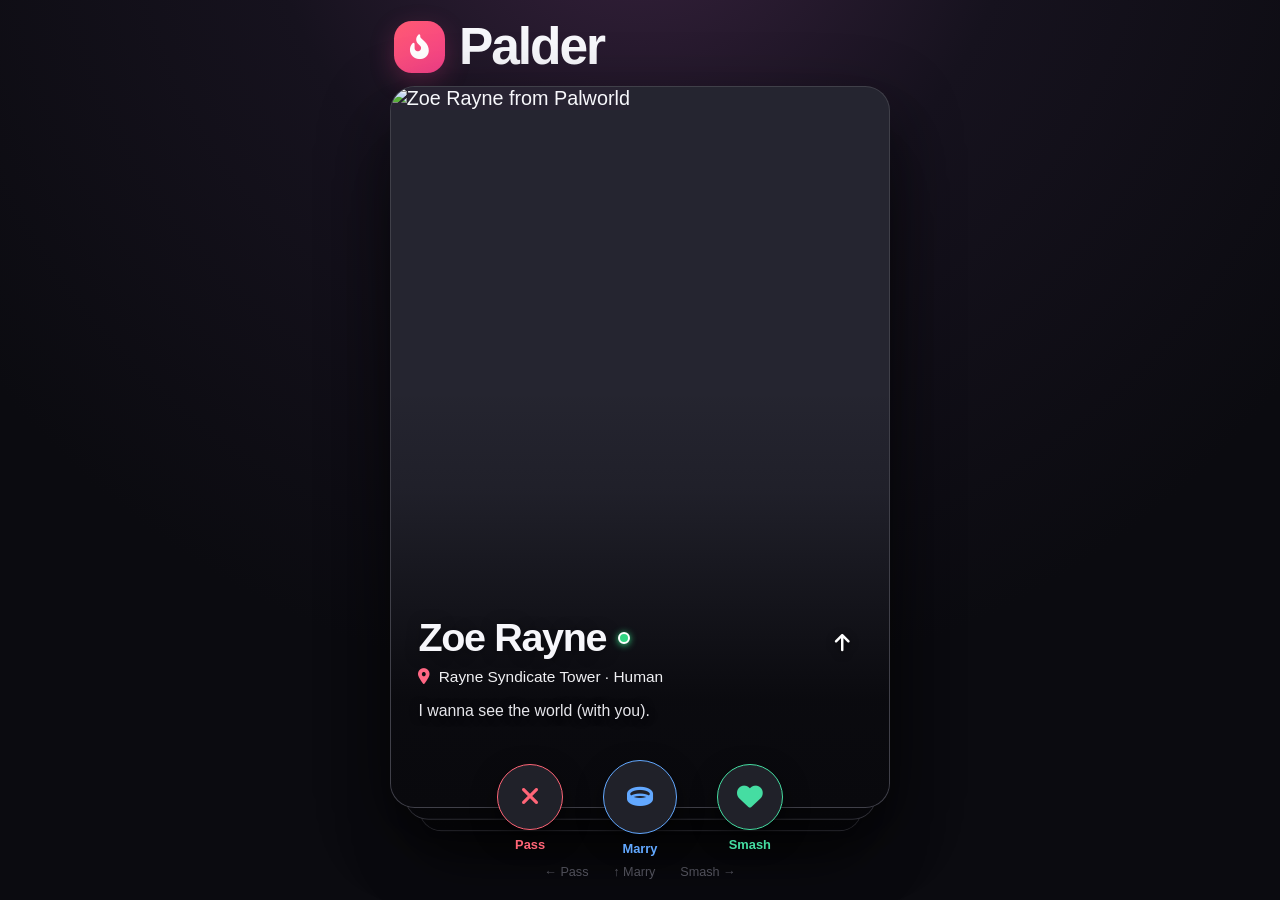
==== smash-or-pass/index.html @ c8c2166f "Match Palder title to logo size" ====
<!DOCTYPE html>
<html lang="en">
<head>
  <meta charset="utf-8" />
  <meta name="viewport" content="width=device-width, initial-scale=1, viewport-fit=cover" />
  <meta name="theme-color" content="#0b0b10" />
  <title>Smash or Pass</title>
  <link rel="stylesheet" href="../style.css?v=20" />
  <link rel="stylesheet" href="https://cdnjs.cloudflare.com/ajax/libs/font-awesome/6.7.2/css/all.min.css" />
</head>
<body class="sop-page">
  <main class="sop-app">
    <header class="sop-header">
      <div class="sop-brand">
        <span class="sop-logo" aria-hidden="true"><i class="fa-solid fa-fire-flame-curved"></i></span>
        <div>
          <h1>Palder</h1>
        </div>
      </div>
    </header>

    <section class="sop-stage" aria-label="Profile deck">
      <p id="counter" class="sop-counter" aria-live="polite"></p>
      <div id="deck" class="sop-deck"></div>

      <div id="actions" class="sop-actions" aria-label="Choose an action">
        <button class="sop-action sop-pass" type="button" data-choice="pass" aria-label="Pass">
          <i class="fa-solid fa-xmark" aria-hidden="true"></i><span>Pass</span>
        </button>
        <button class="sop-action sop-marry" type="button" data-choice="marry" aria-label="Marry">
          <i class="fa-solid fa-ring" aria-hidden="true"></i><span>Marry</span>
        </button>
        <button class="sop-action sop-smash" type="button" data-choice="smash" aria-label="Smash">
          <i class="fa-solid fa-heart" aria-hidden="true"></i><span>Smash</span>
        </button>
      </div>

      <p class="sop-hints"><span>← Pass</span><span>↑ Marry</span><span>Smash →</span></p>
    </section>
  </main>

  <script src="app.js?v=12"></script>
</body>
</html>
---- style.css ----
/* ── Reset & base ───────────────────────────────────────── */
*, *::before, *::after {
  box-sizing: border-box;
  margin: 0;
  padding: 0;
}

:root {
  --bg:       #ffffff;
  --surface:  #f5f5f5;
  --border:   #e0e0e0;
  --text:     #222222;
  --muted:    #888888;
  --accent:   #e63946;
  --shadow-sm: 0 1px 3px rgba(0,0,0,0.08), 0 1px 2px rgba(0,0,0,0.06);
  --shadow-md: 0 4px 12px rgba(0,0,0,0.12);
  --radius:   8px;
  --font: -apple-system, BlinkMacSystemFont, "Segoe UI", Roboto, Helvetica, Arial, sans-serif;
}

body {
  font-family: var(--font);
  background: var(--bg);
  color: var(--text);
  min-height: 100vh;
}

/* ── Home (linktree) layout ─────────────────────────────── */
body.home {
  display: flex;
  flex-direction: column;
  align-items: center;
  justify-content: center;
  padding: 2rem 1.25rem;
}

.profile {
  text-align: center;
  margin-bottom: 2.5rem;
}

.profile h1 {
  font-size: 1.75rem;
  font-weight: 700;
  letter-spacing: -0.02em;
}

.profile p {
  margin-top: 0.5rem;
  color: var(--muted);
  font-size: 0.95rem;
}

.links {
  display: flex;
  flex-direction: column;
  gap: 0.875rem;
  width: 100%;
  max-width: 400px;
}

.link-btn {
  display: flex;
  align-items: center;
  justify-content: center;
  gap: 0.5rem;
  width: 100%;
  padding: 0.85rem 1.25rem;
  text-decoration: none;
  font-family: var(--font);
  font-size: 0.95rem;
  font-weight: 600;
  color: var(--text);
  background: var(--surface);
  border: 1.5px solid var(--border);
  border-radius: var(--radius);
  transition: transform 0.15s, box-shadow 0.15s, border-color 0.15s;
  box-shadow: var(--shadow-sm);
}

.link-icon {
  font-size: 1.1rem;
  width: 1.25rem;
  text-align: center;
  flex-shrink: 0;
}

.link-btn:hover {
  transform: translateY(-2px);
  box-shadow: var(--shadow-md);
  border-color: var(--accent);
}

/* ── Recipes header ─────────────────────────────────────── */
header {
  max-width: 960px;
  margin: 0 auto;
  padding: 2.5rem 1.25rem 1.5rem;
}

header h1 {
  font-size: 2rem;
  font-weight: 700;
  letter-spacing: -0.02em;
  color: var(--text);
  margin-bottom: 1rem;
}

header h1 span {
  color: var(--accent);
}

#search {
  display: block;
  width: 100%;
  padding: 0.65rem 1rem;
  font-size: 1rem;
  font-family: var(--font);
  color: var(--text);
  background: var(--surface);
  border: 1.5px solid var(--border);
  border-radius: 999px;
  outline: none;
  transition: border-color 0.15s, box-shadow 0.15s;
}

#search::placeholder {
  color: var(--muted);
}

#search:focus {
  border-color: var(--accent);
  box-shadow: 0 0 0 3px rgba(230, 57, 70, 0.12);
}

/* ── Recipes main / card grid ───────────────────────────── */
main {
  max-width: 960px;
  margin: 0 auto;
  padding: 0 1.25rem 3rem;
}

#card-grid {
  display: grid;
  grid-template-columns: repeat(auto-fill, minmax(180px, 1fr));
  gap: 1.25rem;
}

.no-results {
  grid-column: 1 / -1;
  text-align: center;
  color: var(--muted);
  padding: 2rem 0;
  font-size: 1rem;
}

/* ── Recipe cards ───────────────────────────────────────── */
.card {
  display: flex;
  align-items: center;
  justify-content: center;
  text-align: center;
  padding: 1.25rem 1rem;
  min-height: 100px;
  background: var(--surface);
  border: 1.5px solid var(--border);
  border-radius: var(--radius);
  box-shadow: var(--shadow-sm);
  cursor: pointer;
  transition: transform 0.15s, box-shadow 0.15s, border-color 0.15s;
  font-family: var(--font);
}

.card:hover,
.card:focus-visible {
  transform: translateY(-3px);
  box-shadow: var(--shadow-md);
  border-color: var(--accent);
  outline: none;
}

.card-name {
  font-size: 0.9rem;
  font-weight: 600;
  color: var(--text);
  line-height: 1.35;
}

/* ── Modal overlay ──────────────────────────────────────── */
#modal {
  position: fixed;
  inset: 0;
  background: rgba(0, 0, 0, 0.6);
  display: flex;
  align-items: center;
  justify-content: center;
  z-index: 1000;
  padding: 1rem;
}

#modal[hidden] {
  display: none;
}

#modal-content {
  position: relative;
  background: var(--bg);
  border-radius: var(--radius);
  box-shadow: 0 20px 60px rgba(0,0,0,0.3);
  width: 90vw;
  height: 85vh;
  display: flex;
  flex-direction: column;
  overflow: hidden;
}

#close-btn {
  position: absolute;
  top: 0.6rem;
  right: 0.6rem;
  z-index: 10;
  width: 2rem;
  height: 2rem;
  border: none;
  border-radius: 50%;
  background: rgba(0,0,0,0.08);
  color: var(--text);
  font-size: 1rem;
  line-height: 1;
  cursor: pointer;
  display: flex;
  align-items: center;
  justify-content: center;
  transition: background 0.15s;
}

#close-btn:hover {
  background: rgba(0,0,0,0.15);
}

#pdf-frame {
  width: 100%;
  flex: 1;
  border: none;
}

/* ── Responsive ─────────────────────────────────────────── */
@media (max-width: 480px) {
  header h1 {
    font-size: 1.5rem;
  }

  #card-grid {
    grid-template-columns: 1fr;
  }

  #modal-content {
    width: 100%;
    height: 92vh;
    border-radius: var(--radius) var(--radius) 0 0;
  }

  #modal {
    align-items: flex-end;
    padding: 0;
  }
}

/* -- Date Me ------------------------------------------------ */
body.date-me {
  min-height: 100vh;
  background:
    radial-gradient(circle at top left, rgba(145, 70, 255, 0.16), transparent 32rem),
    linear-gradient(135deg, #ffffff 0%, #f7f7fb 48%, #fff1f3 100%);
}

.date-me-shell {
  width: 100%;
  max-width: 720px;
  min-height: 100vh;
  display: flex;
  align-items: center;
  justify-content: center;
  padding: 2rem 1.25rem;
}

.date-card {
  position: relative;
  width: 100%;
  background: rgba(255, 255, 255, 0.92);
  border: 1.5px solid var(--border);
  border-radius: var(--radius);
  box-shadow: 0 24px 80px rgba(25, 25, 35, 0.12);
  padding: 2.25rem;
}

.date-back {
  position: absolute;
  top: 1rem;
  left: 1rem;
  width: 2.25rem;
  height: 2.25rem;
  display: inline-flex;
  align-items: center;
  justify-content: center;
  color: var(--text);
  background: var(--surface);
  border: 1.5px solid var(--border);
  border-radius: 50%;
  text-decoration: none;
  transition: transform 0.15s, border-color 0.15s, box-shadow 0.15s;
}

.date-back:hover,
.date-back:focus-visible {
  transform: translateY(-1px);
  border-color: #9146ff;
  box-shadow: var(--shadow-sm);
  outline: none;
}

.date-card h1 {
  font-size: clamp(2.25rem, 7vw, 4.25rem);
  line-height: 0.98;
  letter-spacing: 0;
  margin-bottom: 1rem;
}

.date-copy {
  max-width: 32rem;
  color: #5d6470;
  font-size: 1.05rem;
  line-height: 1.55;
  margin-bottom: 1.75rem;
}

.twitch-form {
  display: grid;
  gap: 0.75rem;
}

.twitch-form label {
  font-size: 0.9rem;
  font-weight: 700;
  color: var(--text);
}

.username-field {
  display: flex;
  align-items: center;
  gap: 0.25rem;
  min-height: 3.25rem;
  padding: 0 1rem;
  background: #ffffff;
  border: 1.5px solid var(--border);
  border-radius: var(--radius);
  box-shadow: var(--shadow-sm);
  transition: border-color 0.15s, box-shadow 0.15s;
}

.username-field:focus-within {
  border-color: #9146ff;
  box-shadow: 0 0 0 3px rgba(145, 70, 255, 0.14);
}

.username-field span {
  color: #9146ff;
  font-weight: 800;
}

.username-field input {
  width: 100%;
  border: 0;
  outline: 0;
  color: var(--text);
  font: inherit;
  font-size: 1rem;
  background: transparent;
}

.date-submit {
  min-height: 3.25rem;
  display: inline-flex;
  align-items: center;
  justify-content: center;
  gap: 0.55rem;
  padding: 0.75rem 1.25rem;
  color: #ffffff;
  background: #222222;
  border: 1.5px solid #222222;
  border-radius: var(--radius);
  font: inherit;
  font-weight: 800;
  cursor: pointer;
  transition: transform 0.15s, box-shadow 0.15s, background 0.15s;
}

.date-submit:hover,
.date-submit:focus-visible {
  transform: translateY(-2px);
  background: #111111;
  box-shadow: var(--shadow-md);
  outline: none;
}

.booking-modal {
  position: fixed;
  inset: 0;
  z-index: 1000;
  display: flex;
  align-items: center;
  justify-content: center;
  padding: 1rem;
  background: rgba(12, 14, 18, 0.62);
}

.booking-modal[hidden] {
  display: none;
}

.booking-panel {
  position: relative;
  width: min(94vw, 760px);
  max-height: 92vh;
  overflow: auto;
  background: #ffffff;
  border-radius: var(--radius);
  box-shadow: 0 24px 80px rgba(0, 0, 0, 0.32);
  padding: 1.25rem;
}

.booking-close {
  position: absolute;
  top: 1rem;
  right: 1rem;
  width: 2.25rem;
  height: 2.25rem;
  display: inline-flex;
  align-items: center;
  justify-content: center;
  color: var(--text);
  background: var(--surface);
  border: 1.5px solid var(--border);
  border-radius: 50%;
  cursor: pointer;
}

.booking-close:hover,
.booking-close:focus-visible {
  border-color: #9146ff;
  outline: none;
}

.booking-header {
  padding: 0.5rem 3rem 1rem 0.25rem;
}

.booking-header h2 {
  font-size: 1.8rem;
  letter-spacing: 0;
  margin-bottom: 0.45rem;
}

.booking-for {
  color: #5d6470;
  line-height: 1.45;
}

.calendar-toolbar {
  display: grid;
  grid-template-columns: 2.25rem 1fr 2.25rem;
  align-items: center;
  gap: 0.75rem;
  padding: 0.75rem;
  background: #f7f7fb;
  border: 1.5px solid var(--border);
  border-radius: var(--radius) var(--radius) 0 0;
}

.calendar-toolbar strong {
  text-align: center;
  font-size: 1rem;
}

.calendar-toolbar button {
  width: 2.25rem;
  height: 2.25rem;
  color: var(--muted);
  background: #ffffff;
  border: 1.5px solid var(--border);
  border-radius: 50%;
  cursor: pointer;
  transition: border-color 0.15s, color 0.15s, opacity 0.15s;
}

.calendar-toolbar button:hover:not(:disabled),
.calendar-toolbar button:focus-visible {
  color: #9146ff;
  border-color: #9146ff;
  outline: none;
}

.calendar-toolbar button:disabled {
  cursor: not-allowed;
  opacity: 0.45;
}

.calendar-grid {
  display: grid;
  grid-template-columns: repeat(7, minmax(0, 1fr));
  border-right: 1.5px solid var(--border);
  border-bottom: 1.5px solid var(--border);
}

.weekday,
.calendar-day {
  min-width: 0;
  border-top: 1.5px solid var(--border);
  border-left: 1.5px solid var(--border);
}

.weekday {
  padding: 0.65rem 0.35rem;
  color: #5d6470;
  background: #ffffff;
  font-size: 0.76rem;
  font-weight: 800;
  text-align: center;
}

.calendar-day {
  min-height: 4.8rem;
  display: flex;
  flex-direction: column;
  align-items: flex-start;
  justify-content: space-between;
  gap: 0.35rem;
  padding: 0.55rem;
  color: #9f1239;
  background: repeating-linear-gradient(
    135deg,
    #fff5f5,
    #fff5f5 8px,
    #ffe4e6 8px,
    #ffe4e6 16px
  );
  border-right: 0;
  border-bottom: 0;
  font-family: var(--font);
  cursor: not-allowed;
  opacity: 1;
}

.calendar-day span {
  color: #222222;
  font-weight: 800;
}

.calendar-day small {
  width: 100%;
  color: #9f1239;
  font-size: 0.7rem;
  font-weight: 800;
  text-align: right;
  text-transform: uppercase;
}

.calendar-day-available {
  color: #166534;
  background: #ecfdf3;
  border-color: #bbf7d0;
  cursor: pointer;
}

.calendar-day-available:hover,
.calendar-day-available:focus-visible {
  box-shadow: inset 0 0 0 2px #22c55e;
  outline: none;
}

.calendar-day-available small {
  color: #166534;
}

.calendar-day-empty {
  background: #fafafa;
}

.waitlist-row {
  display: flex;
  align-items: center;
  justify-content: space-between;
  gap: 1rem;
  padding: 1rem 0.25rem 0.25rem;
}

.waitlist-row[hidden] {
  display: none;
}

.waitlist-row p {
  color: #5d6470;
  line-height: 1.45;
}

.waitlist-row button {
  flex: 0 0 auto;
  min-height: 2.5rem;
  padding: 0 1rem;
  color: #ffffff;
  background: #222222;
  border: 1.5px solid #222222;
  border-radius: var(--radius);
  font: inherit;
  font-weight: 800;
  cursor: pointer;
  transition: transform 0.15s, box-shadow 0.15s, background 0.15s;
}

.waitlist-row button:hover,
.waitlist-row button:focus-visible {
  transform: translateY(-1px);
  background: #111111;
  box-shadow: var(--shadow-sm);
  outline: none;
}

.waitlist-modal {
  position: fixed;
  inset: 0;
  z-index: 1100;
  display: flex;
  align-items: center;
  justify-content: center;
  padding: 1rem;
  background: rgba(12, 14, 18, 0.28);
}

.waitlist-modal[hidden] {
  display: none;
}

.waitlist-panel {
  position: relative;
  width: min(92vw, 440px);
  background: #ffffff;
  border: 1.5px solid var(--border);
  border-radius: var(--radius);
  box-shadow: 0 24px 80px rgba(0, 0, 0, 0.28);
  padding: 2rem;
}

.waitlist-panel h2 {
  max-width: 21rem;
  font-size: 1.55rem;
  line-height: 1.16;
  letter-spacing: 0;
}

.waitlist-close {
  position: absolute;
  top: 0.8rem;
  right: 0.8rem;
  width: 2.25rem;
  height: 2.25rem;
  display: inline-flex;
  align-items: center;
  justify-content: center;
  color: var(--text);
  background: var(--surface);
  border: 1.5px solid var(--border);
  border-radius: 50%;
  cursor: pointer;
}

.waitlist-close:hover,
.waitlist-close:focus-visible {
  border-color: #9146ff;
  outline: none;
}

@media (max-width: 620px) {
  .date-me-shell {
    align-items: stretch;
    padding: 1rem;
  }

  .date-card {
    display: flex;
    flex-direction: column;
    justify-content: center;
    min-height: calc(100vh - 2rem);
    padding: 1.5rem;
  }

  .booking-panel {
    padding: 1rem;
  }

  .waitlist-row {
    flex-direction: column;
    align-items: stretch;
  }

  .booking-header {
    padding-right: 3rem;
  }

  .calendar-day {
    min-height: 3.8rem;
    padding: 0.35rem;
  }

  .calendar-day small {
    font-size: 0.58rem;
    text-align: left;
  }
}

/* -- Smash or Pass ---------------------------------------- */
html:has(body.sop-page) { font-size: clamp(16px, 2.2svh, 52px); }

body.sop-page {
  --sop-bg: #0b0b10;
  --sop-panel: #15151d;
  --sop-copy: #f7f7fb;
  --sop-muted: #a6a6b3;
  min-height: 100svh;
  color: var(--sop-copy);
  background: radial-gradient(circle at 50% -15%, #39223f 0, #16121e 31%, var(--sop-bg) 68%);
  display: grid;
  place-items: center;
  overflow: hidden;
}

.sop-app { --sop-card-ratio: 43 / 62; width: min(calc(100vw - 2rem), calc((100svh - 9rem) * 43 / 62)); min-width: min(100%, 20rem); max-width: none; margin: 0 auto; padding: max(.75rem, env(safe-area-inset-top)) 0 max(.75rem, env(safe-area-inset-bottom)); }
.sop-header { display: flex; align-items: center; justify-content: space-between; margin-bottom: .85rem; padding: 0 .2rem; }
.sop-brand { display: flex; align-items: center; gap: .7rem; }
.sop-logo { display: grid; place-items: center; width: 2.6rem; height: 2.6rem; border-radius: .9rem; color: white; font-size: 1.25rem; background: linear-gradient(145deg, #ff5a72, #f43f8a); box-shadow: 0 8px 24px rgba(244,63,138,.25); }
.sop-brand h1 { margin: 0; color: var(--sop-copy); font-size: 2.6rem; line-height: 1; letter-spacing: -.04em; }
.sop-brand p { margin-top: .12rem; color: var(--sop-muted); font-size: .73rem; }
.sop-stage { position: relative; }
.sop-counter { margin-bottom: .45rem; color: var(--sop-muted); font-size: .7rem; font-weight: 700; text-align: right; text-transform: uppercase; letter-spacing: .11em; }
.sop-deck { position: relative; width: 100%; aspect-ratio: var(--sop-card-ratio); }
.sop-card { --stack: 0; position: absolute; inset: calc(var(--stack) * 7px) calc(var(--stack) * 6px) calc(var(--stack) * -7px); overflow: hidden; border: 1px solid rgba(255,255,255,.12); border-radius: 1.65rem; background: #252530; box-shadow: 0 24px 70px rgba(0,0,0,.44); transform: scale(calc(1 - var(--stack) * .035)) translateY(calc(var(--stack) * 5px)); transform-origin: bottom center; touch-action: none; user-select: none; transition: transform .32s cubic-bezier(.2,.75,.25,1), opacity .3s; }
.sop-card.is-dragging { transition: none; cursor: grabbing; }
.sop-card > img { width: 100%; height: 58%; object-fit: cover; object-position: center 28%; pointer-events: none; background: #282332; }
.sop-photo-shade { position: absolute; inset: 39% 0 41%; background: linear-gradient(transparent, #17171f); pointer-events: none; }
.sop-profile-copy { position: absolute; inset: 56% 0 0; display: flex; flex-direction: column; padding: .85rem 1.35rem 1.2rem; background: #111118; }
.sop-name-row { display: flex; align-items: center; gap: .6rem; padding-right: 3rem; }
.sop-name-row h2 { font-size: 1.75rem; line-height: 1; letter-spacing: -.035em; }
.sop-name-row h2 span { font-weight: 400; }
.sop-online { width: .62rem; height: .62rem; border: 2px solid white; border-radius: 50%; background: #32d583; box-shadow: 0 1px 7px #32d583; }
.sop-location { margin-top: .48rem; color: #b8b8c3; font-size: .72rem; line-height: 1.35; }
.sop-location i { margin-right: .2rem; color: #ff6784; }
.sop-bio { margin-top: .65rem; color: #eeeef2; font-size: .84rem; line-height: 1.4; }
.sop-tags { display: flex; flex-wrap: wrap; gap: .38rem; margin-top: auto; padding-top: .65rem; list-style: none; }
.sop-tags li { padding: .34rem .65rem; border: 1px solid rgba(255,255,255,.25); border-radius: 999px; background: rgba(10,10,15,.32); font-size: .7rem; font-weight: 700; backdrop-filter: blur(8px); }
.sop-details-toggle, .sop-details-close { display: grid; place-items: center; border: 0; color: white; background: transparent; cursor: pointer; }
.sop-details-toggle { position: absolute; z-index: 4; top: .75rem; right: 1rem; width: 2.5rem; height: 2.5rem; border-radius: 50%; font-size: 1rem; text-shadow: 0 2px 8px rgba(0,0,0,.7); }
.sop-details-toggle:hover, .sop-details-toggle:focus-visible, .sop-details-close:hover, .sop-details-close:focus-visible { background: rgba(255,255,255,.12); outline: 2px solid rgba(255,255,255,.75); outline-offset: 2px; }
.sop-details-panel { position: absolute; z-index: 6; inset: 24% 0 0; overflow-y: auto; padding: 1rem 1.25rem 1.4rem; border-top: 1px solid rgba(255,255,255,.13); border-radius: 1.35rem 1.35rem 0 0; color: var(--sop-copy); background: rgba(15,15,21,.97); box-shadow: 0 -18px 45px rgba(0,0,0,.32); opacity: 0; transform: translateY(105%); transition: transform .3s cubic-bezier(.2,.75,.25,1), opacity .22s; touch-action: pan-y; overscroll-behavior: contain; }
.sop-card.is-expanded .sop-details-panel { opacity: 1; transform: translateY(0); }
.sop-details-heading { display: flex; align-items: center; justify-content: space-between; gap: 1rem; }
.sop-details-close { flex: 0 0 auto; width: 2.4rem; height: 2.4rem; border-radius: 50%; font-size: 1.0625rem; }
.sop-details-panel h2 { margin: 0; font-size: 2.125rem; line-height: 1.1; letter-spacing: -.035em; }
.sop-details-location { margin-top: .9rem; color: #b8b8c3; font-size: 1.0625rem; line-height: 1.35; }
.sop-details-location i { margin-right: .2rem; color: #ff6784; }
.sop-details-bio { margin-top: 1.15rem; padding: .85rem 1rem; border: 1px solid #30303b; border-radius: .8rem; color: #ededf1; background: rgba(27,27,36,.82); font-size: 1.0625rem; line-height: 1.45; }
.sop-work-grid { display: grid; grid-template-columns: repeat(4, minmax(0, 1fr)); gap: .4rem; margin-top: 1.4rem; padding-top: 1.4rem; border-top: 1px solid rgba(255,255,255,.16); list-style: none; }
.sop-work-grid li { display: grid; grid-template-columns: 2rem auto; align-items: center; justify-content: center; gap: .3rem; min-width: 0; min-height: 3rem; padding: .45rem .35rem; border: 1px solid #30303b; border-radius: .8rem; background: #1b1b24; }
.sop-work-icon { display: grid; place-items: center; width: 2rem; height: 2rem; color: #ff6b86; font-size: .9rem; }
.sop-work-icon img { width: 1.9rem; height: 1.9rem; object-fit: contain; background: transparent; filter: drop-shadow(0 2px 4px rgba(0,0,0,.35)); }
.sop-work-grid strong { color: white; font-size: 1.0625rem; line-height: 1; white-space: nowrap; }
.sop-work-empty { margin-top: .7rem; padding: .8rem; border: 1px solid #30303b; border-radius: .8rem; color: #9a9aa7; background: #1b1b24; font-size: 1.0625rem; }
.sop-stamp { position: absolute; z-index: 3; top: 2.2rem; padding: .4rem .65rem; border: 4px solid; border-radius: .45rem; opacity: 0; font-size: 1.85rem; font-weight: 900; text-transform: uppercase; letter-spacing: .06em; transform: rotate(-10deg); }
.sop-stamp-pass { left: 1.5rem; color: #ff5e70; }
.sop-stamp-smash { right: 1.5rem; color: #42e6a4; transform: rotate(10deg); }
.sop-stamp-marry { left: 50%; color: #61a8ff; transform: translateX(-50%) rotate(-3deg); }
.sop-card[data-preview="pass"] .sop-stamp-pass, .sop-card[data-preview="smash"] .sop-stamp-smash, .sop-card[data-preview="marry"] .sop-stamp-marry { opacity: 1; }
.sop-card.exit-pass { transform: translate(-130%, 12px) rotate(-22deg) !important; opacity: 0; }
.sop-card.exit-smash { transform: translate(130%, 12px) rotate(22deg) !important; opacity: 0; }
.sop-card.exit-marry { transform: translateY(-130%) rotate(4deg) !important; opacity: 0; }
.sop-actions { display: flex; align-items: flex-start; justify-content: center; gap: clamp(1.15rem, 6vw, 2rem); padding-top: 1rem; }
.sop-actions[hidden], .sop-hints[hidden] { display: none; }
.sop-action { display: flex; flex-direction: column; align-items: center; gap: .35rem; border: 0; color: white; background: transparent; cursor: pointer; font: inherit; font-size: .65rem; font-weight: 700; }
.sop-action i { display: grid; place-items: center; width: 3.35rem; height: 3.35rem; border: 1px solid currentColor; border-radius: 50%; background: #171720; box-shadow: 0 8px 20px rgba(0,0,0,.28); font-size: 1.3rem; transition: transform .16s, background .16s; }
.sop-action:hover i, .sop-action:focus-visible i { transform: translateY(-3px) scale(1.04); background: #22222d; }
.sop-pass { color: #ff6577; }.sop-marry { color: #62a8ff; }.sop-smash { color: #45dda2; }
.sop-marry i { width: 3.75rem; height: 3.75rem; margin-top: -.2rem; }
.sop-hints { display: flex; justify-content: center; gap: 1.25rem; margin-top: .55rem; color: #696976; font-size: .64rem; }
.sop-results-icon { display: grid; place-items: center; width: 3.5rem; height: 3.5rem; margin: 0 auto 1rem; border-radius: 1rem; color: #ff6685; background: rgba(255,86,122,.12); font-size: 1.35rem; }
.sop-dialog-primary { width: 100%; min-height: 3rem; border: 0; border-radius: .85rem; color: white; background: linear-gradient(120deg, #ff5a72, #f43f8a); font: inherit; font-weight: 800; cursor: pointer; box-shadow: 0 9px 24px rgba(244,63,138,.2); }
.sop-results { position: absolute; inset: 0; display: flex; flex-direction: column; justify-content: center; padding: 1.5rem; border: 1px solid #2d2d38; border-radius: 1.65rem; background: linear-gradient(155deg, #1e1e28, #111118); text-align: center; }
.sop-eyebrow { color: #ff6685; font-size: .7rem; font-weight: 900; letter-spacing: .14em; text-transform: uppercase; }
.sop-results h2 { margin-top: .4rem; font-size: 1.75rem; }
.sop-result-grid { display: grid; grid-template-columns: repeat(3,1fr); gap: .55rem; margin: 1.7rem 0; }
.sop-result-grid div { padding: 1rem .3rem; border: 1px solid #30303b; border-radius: 1rem; background: #181820; }
.sop-result-grid strong { display: block; font-size: 1.8rem; }.sop-result-grid span { color: var(--sop-muted); font-size: .68rem; font-weight: 700; text-transform: uppercase; }
.sop-private { margin-top: 1rem; color: #737380; font-size: .68rem; }.sop-private i { margin-right: .25rem; }

@media (min-width: 700px) {
  .sop-app { padding-top: max(.75rem, env(safe-area-inset-top)); }
  .sop-header { margin-bottom: .7rem; }
  .sop-counter { display: none; }
  .sop-card { border-radius: 1.25rem; }
  .sop-card > img { height: 100%; object-position: center; }
  .sop-photo-shade { inset: 42% 0 0; background: linear-gradient(transparent, rgba(8,8,12,.18) 24%, rgba(8,8,12,.92) 74%, #09090d 100%); }
  .sop-profile-copy { inset: auto 0 0; padding: 4rem 1.4rem 4.3rem; background: transparent; }
  .sop-name-row h2 { font-size: 2rem; text-shadow: 0 2px 16px rgba(0,0,0,.45); }
  .sop-location { color: #f0f0f3; font-size: .78rem; }
  .sop-bio { margin-top: .6rem; color: #e6e6eb; font-size: .8rem; line-height: 1.42; text-shadow: 0 1px 10px rgba(0,0,0,.72); }
  .sop-tags { display: none; }
  .sop-details-toggle { top: 4rem; right: 1.1rem; }
  .sop-details-panel { inset: 27% 0 0; padding-bottom: 5.2rem; }
  .sop-actions { position: relative; z-index: 20; margin-top: -2.25rem; padding-top: 0; }
  .sop-action i { background: #202129; box-shadow: 0 9px 25px rgba(0,0,0,.5); }
  .sop-action:hover i, .sop-action:focus-visible i { background: #2a2b34; }
  .sop-hints { margin-top: .45rem; }
}

@media (max-width: 420px) {
  .sop-app { width: min(calc(100vw - 1.5rem), calc((100svh - 7rem) * 43 / 62)); }
  .sop-card > img { height: 55%; }
  .sop-photo-shade { inset: 36% 0 44%; }
  .sop-profile-copy { inset: 53% 0 0; padding: .8rem 1rem 1rem; }
  .sop-name-row h2 { font-size: 1.55rem; }
  .sop-bio { font-size: .78rem; line-height: 1.36; }
  .sop-tags { padding-top: .5rem; }
  .sop-tags li { font-size: .64rem; }
  .sop-details-panel { inset: 16% 0 0; }
}

@media (prefers-reduced-motion: reduce) {
  .sop-card, .sop-action i, .sop-details-panel { transition-duration: .01ms; }
}
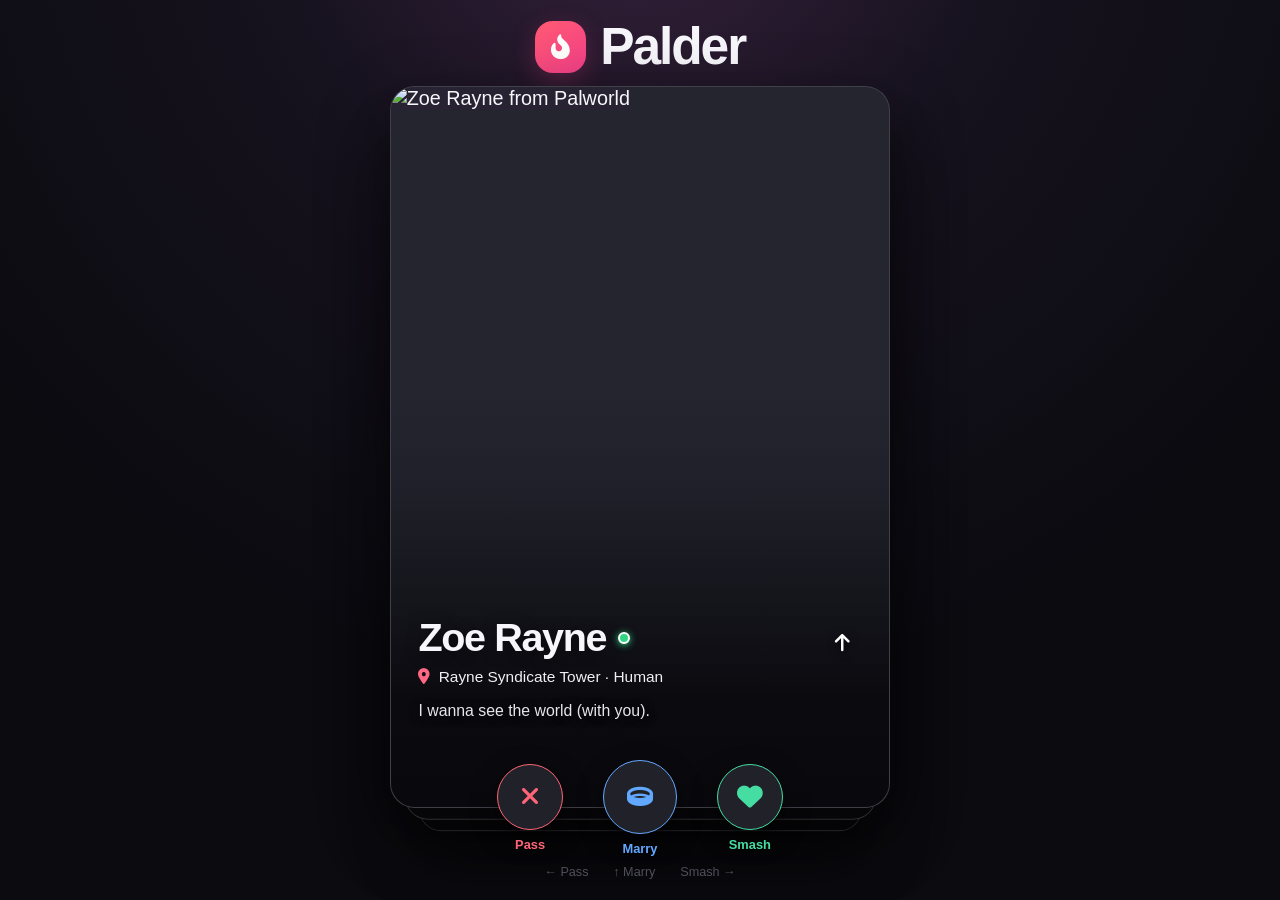
==== commit 16561886: "Center the Palder brand" ====
--- a/smash-or-pass/index.html
+++ b/smash-or-pass/index.html
@@ -5,7 +5,7 @@
   <meta name="viewport" content="width=device-width, initial-scale=1, viewport-fit=cover" />
   <meta name="theme-color" content="#0b0b10" />
   <title>Smash or Pass</title>
-  <link rel="stylesheet" href="../style.css?v=20" />
+  <link rel="stylesheet" href="../style.css?v=21" />
   <link rel="stylesheet" href="https://cdnjs.cloudflare.com/ajax/libs/font-awesome/6.7.2/css/all.min.css" />
 </head>
 <body class="sop-page">
--- a/style.css
+++ b/style.css
@@ -734,7 +734,7 @@
 }
 
 .sop-app { --sop-card-ratio: 43 / 62; width: min(calc(100vw - 2rem), calc((100svh - 9rem) * 43 / 62)); min-width: min(100%, 20rem); max-width: none; margin: 0 auto; padding: max(.75rem, env(safe-area-inset-top)) 0 max(.75rem, env(safe-area-inset-bottom)); }
-.sop-header { display: flex; align-items: center; justify-content: space-between; margin-bottom: .85rem; padding: 0 .2rem; }
+.sop-header { display: flex; align-items: center; justify-content: center; margin-bottom: .85rem; padding: 0 .2rem; }
 .sop-brand { display: flex; align-items: center; gap: .7rem; }
 .sop-logo { display: grid; place-items: center; width: 2.6rem; height: 2.6rem; border-radius: .9rem; color: white; font-size: 1.25rem; background: linear-gradient(145deg, #ff5a72, #f43f8a); box-shadow: 0 8px 24px rgba(244,63,138,.25); }
 .sop-brand h1 { margin: 0; color: var(--sop-copy); font-size: 2.6rem; line-height: 1; letter-spacing: -.04em; }
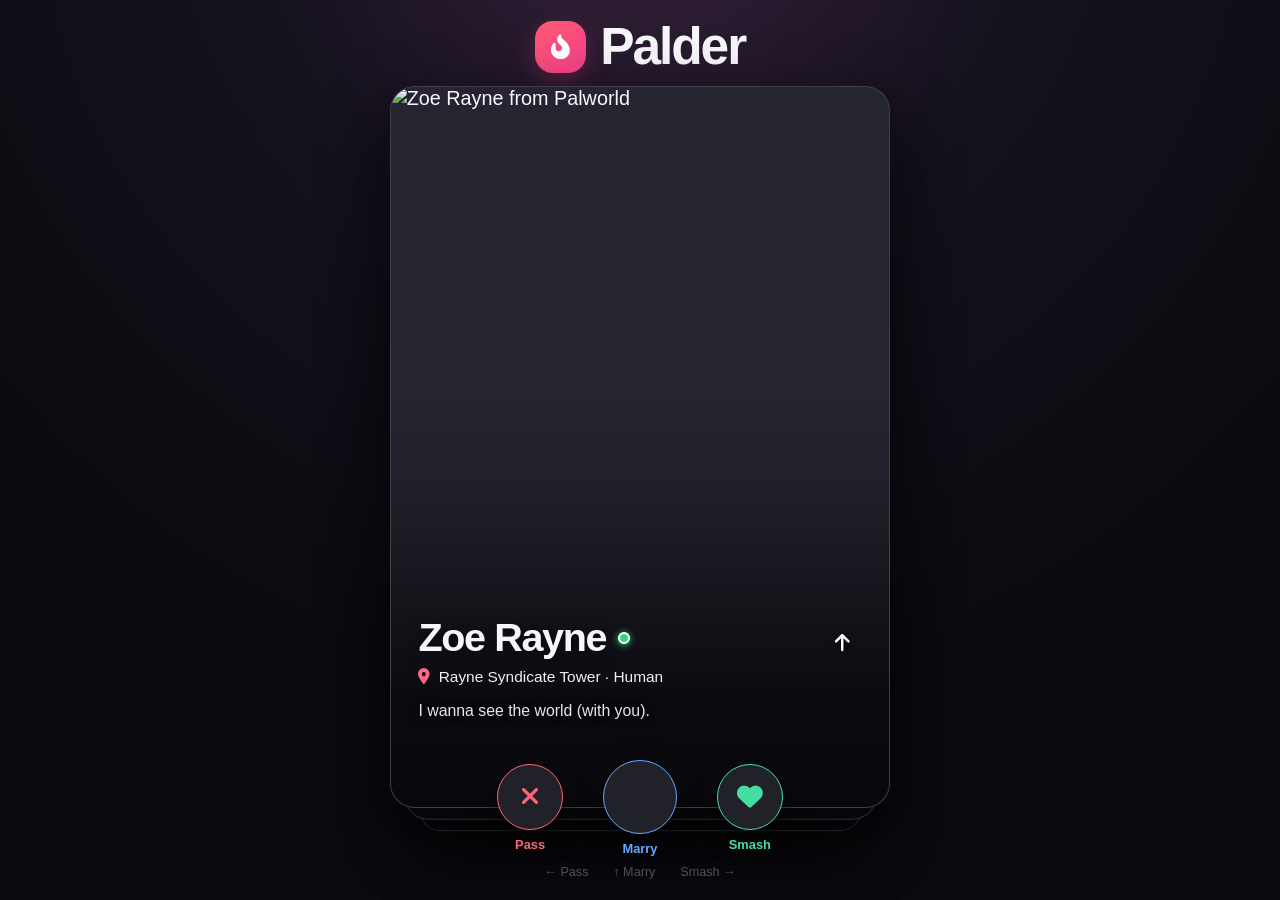
==== commit 4fee7396: "Use Legendary Sphere for Marry action" ====
--- a/smash-or-pass/index.html
+++ b/smash-or-pass/index.html
@@ -5,7 +5,7 @@
   <meta name="viewport" content="width=device-width, initial-scale=1, viewport-fit=cover" />
   <meta name="theme-color" content="#0b0b10" />
   <title>Smash or Pass</title>
-  <link rel="stylesheet" href="../style.css?v=21" />
+  <link rel="stylesheet" href="../style.css?v=22" />
   <link rel="stylesheet" href="https://cdnjs.cloudflare.com/ajax/libs/font-awesome/6.7.2/css/all.min.css" />
 </head>
 <body class="sop-page">
@@ -28,7 +28,7 @@
           <i class="fa-solid fa-xmark" aria-hidden="true"></i><span>Pass</span>
         </button>
         <button class="sop-action sop-marry" type="button" data-choice="marry" aria-label="Marry">
-          <i class="fa-solid fa-ring" aria-hidden="true"></i><span>Marry</span>
+          <i class="sop-action-icon" aria-hidden="true"></i><span>Marry</span>
         </button>
         <button class="sop-action sop-smash" type="button" data-choice="smash" aria-label="Smash">
           <i class="fa-solid fa-heart" aria-hidden="true"></i><span>Smash</span>
--- a/style.css
+++ b/style.css
@@ -788,6 +788,7 @@
 .sop-action:hover i, .sop-action:focus-visible i { transform: translateY(-3px) scale(1.04); background: #22222d; }
 .sop-pass { color: #ff6577; }.sop-marry { color: #62a8ff; }.sop-smash { color: #45dda2; }
 .sop-marry i { width: 3.75rem; height: 3.75rem; margin-top: -.2rem; }
+.sop-marry .sop-action-icon::before { content: ""; width: 68%; height: 68%; background: url("https://static.wikia.nocookie.net/palworld/images/c/c5/Legendary_Sphere.png") center / contain no-repeat; filter: drop-shadow(0 2px 5px rgba(0,0,0,.45)); }
 .sop-hints { display: flex; justify-content: center; gap: 1.25rem; margin-top: .55rem; color: #696976; font-size: .64rem; }
 .sop-results-icon { display: grid; place-items: center; width: 3.5rem; height: 3.5rem; margin: 0 auto 1rem; border-radius: 1rem; color: #ff6685; background: rgba(255,86,122,.12); font-size: 1.35rem; }
 .sop-dialog-primary { width: 100%; min-height: 3rem; border: 0; border-radius: .85rem; color: white; background: linear-gradient(120deg, #ff5a72, #f43f8a); font: inherit; font-weight: 800; cursor: pointer; box-shadow: 0 9px 24px rgba(244,63,138,.2); }
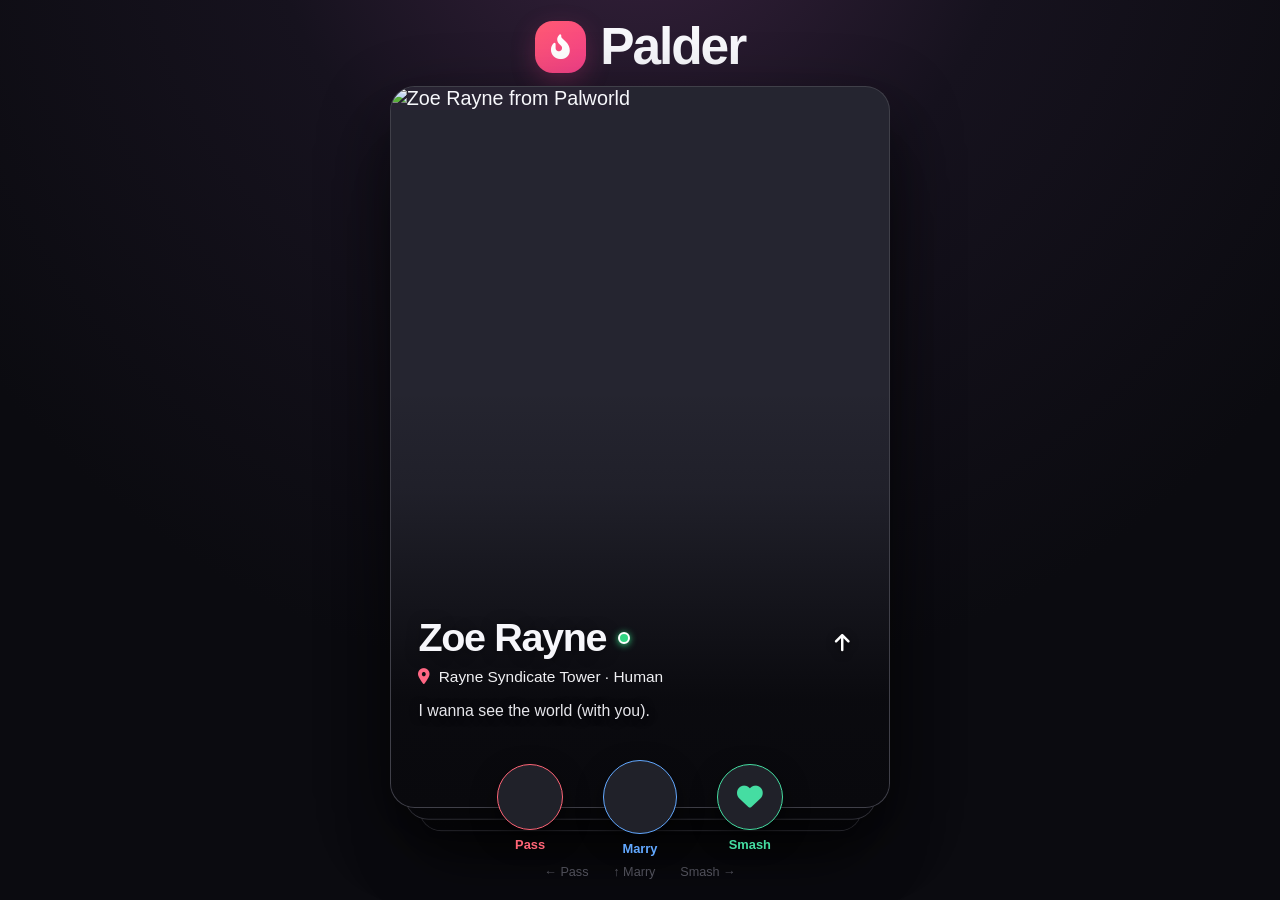
==== commit 640d931b: "Use meat cleaver for pass" ====
--- a/smash-or-pass/index.html
+++ b/smash-or-pass/index.html
@@ -5,7 +5,7 @@
   <meta name="viewport" content="width=device-width, initial-scale=1, viewport-fit=cover" />
   <meta name="theme-color" content="#0b0b10" />
   <title>Smash or Pass</title>
-  <link rel="stylesheet" href="../style.css?v=22" />
+  <link rel="stylesheet" href="../style.css?v=24" />
   <link rel="stylesheet" href="https://cdnjs.cloudflare.com/ajax/libs/font-awesome/6.7.2/css/all.min.css" />
 </head>
 <body class="sop-page">
@@ -25,7 +25,7 @@
 
       <div id="actions" class="sop-actions" aria-label="Choose an action">
         <button class="sop-action sop-pass" type="button" data-choice="pass" aria-label="Pass">
-          <i class="fa-solid fa-xmark" aria-hidden="true"></i><span>Pass</span>
+          <i class="sop-action-icon" aria-hidden="true"></i><span>Pass</span>
         </button>
         <button class="sop-action sop-marry" type="button" data-choice="marry" aria-label="Marry">
           <i class="sop-action-icon" aria-hidden="true"></i><span>Marry</span>
--- a/style.css
+++ b/style.css
@@ -759,7 +759,7 @@
 .sop-details-toggle, .sop-details-close { display: grid; place-items: center; border: 0; color: white; background: transparent; cursor: pointer; }
 .sop-details-toggle { position: absolute; z-index: 4; top: .75rem; right: 1rem; width: 2.5rem; height: 2.5rem; border-radius: 50%; font-size: 1rem; text-shadow: 0 2px 8px rgba(0,0,0,.7); }
 .sop-details-toggle:hover, .sop-details-toggle:focus-visible, .sop-details-close:hover, .sop-details-close:focus-visible { background: rgba(255,255,255,.12); outline: 2px solid rgba(255,255,255,.75); outline-offset: 2px; }
-.sop-details-panel { position: absolute; z-index: 6; inset: 24% 0 0; overflow-y: auto; padding: 1rem 1.25rem 1.4rem; border-top: 1px solid rgba(255,255,255,.13); border-radius: 1.35rem 1.35rem 0 0; color: var(--sop-copy); background: rgba(15,15,21,.97); box-shadow: 0 -18px 45px rgba(0,0,0,.32); opacity: 0; transform: translateY(105%); transition: transform .3s cubic-bezier(.2,.75,.25,1), opacity .22s; touch-action: pan-y; overscroll-behavior: contain; }
+.sop-details-panel { position: absolute; z-index: 6; inset: 24% 0 0; overflow-y: auto; padding: 1rem 1.25rem 1.4rem; border-top: 1px solid rgba(255,255,255,.13); border-radius: 1.35rem 1.35rem 0 0; color: var(--sop-copy); background: #0f0f15; box-shadow: 0 -18px 45px rgba(0,0,0,.32); opacity: 0; transform: translateY(105%); transition: transform .3s cubic-bezier(.2,.75,.25,1), opacity .22s; touch-action: pan-y; overscroll-behavior: contain; }
 .sop-card.is-expanded .sop-details-panel { opacity: 1; transform: translateY(0); }
 .sop-details-heading { display: flex; align-items: center; justify-content: space-between; gap: 1rem; }
 .sop-details-close { flex: 0 0 auto; width: 2.4rem; height: 2.4rem; border-radius: 50%; font-size: 1.0625rem; }
@@ -788,7 +788,9 @@
 .sop-action:hover i, .sop-action:focus-visible i { transform: translateY(-3px) scale(1.04); background: #22222d; }
 .sop-pass { color: #ff6577; }.sop-marry { color: #62a8ff; }.sop-smash { color: #45dda2; }
 .sop-marry i { width: 3.75rem; height: 3.75rem; margin-top: -.2rem; }
-.sop-marry .sop-action-icon::before { content: ""; width: 68%; height: 68%; background: url("https://static.wikia.nocookie.net/palworld/images/c/c5/Legendary_Sphere.png") center / contain no-repeat; filter: drop-shadow(0 2px 5px rgba(0,0,0,.45)); }
+.sop-action-icon::before { content: ""; width: 68%; height: 68%; background: var(--sop-icon) center / contain no-repeat; filter: drop-shadow(0 2px 5px rgba(0,0,0,.45)); }
+.sop-pass { --sop-icon: url("https://static.wikia.nocookie.net/palworld/images/a/ae/Meat_Cleaver.png"); }
+.sop-marry { --sop-icon: url("https://static.wikia.nocookie.net/palworld/images/c/c5/Legendary_Sphere.png"); }
 .sop-hints { display: flex; justify-content: center; gap: 1.25rem; margin-top: .55rem; color: #696976; font-size: .64rem; }
 .sop-results-icon { display: grid; place-items: center; width: 3.5rem; height: 3.5rem; margin: 0 auto 1rem; border-radius: 1rem; color: #ff6685; background: rgba(255,86,122,.12); font-size: 1.35rem; }
 .sop-dialog-primary { width: 100%; min-height: 3rem; border: 0; border-radius: .85rem; color: white; background: linear-gradient(120deg, #ff5a72, #f43f8a); font: inherit; font-weight: 800; cursor: pointer; box-shadow: 0 9px 24px rgba(244,63,138,.2); }
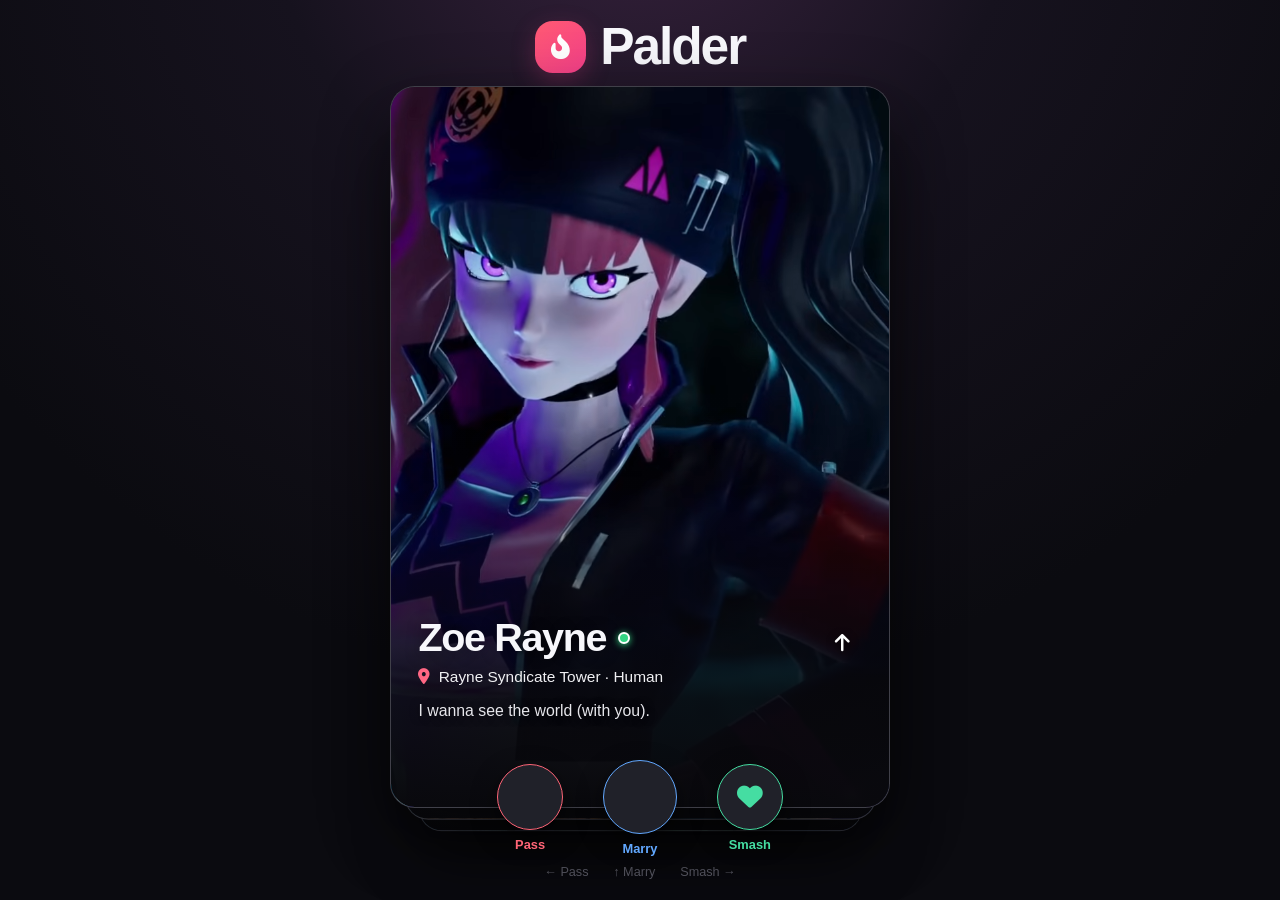
==== commit 90c716d7: "fix action items" ====
--- a/smash-or-pass/index.html
+++ b/smash-or-pass/index.html
@@ -39,6 +39,6 @@
     </section>
   </main>
 
-  <script src="app.js?v=12"></script>
+  <script src="app.js?v=13"></script>
 </body>
 </html>
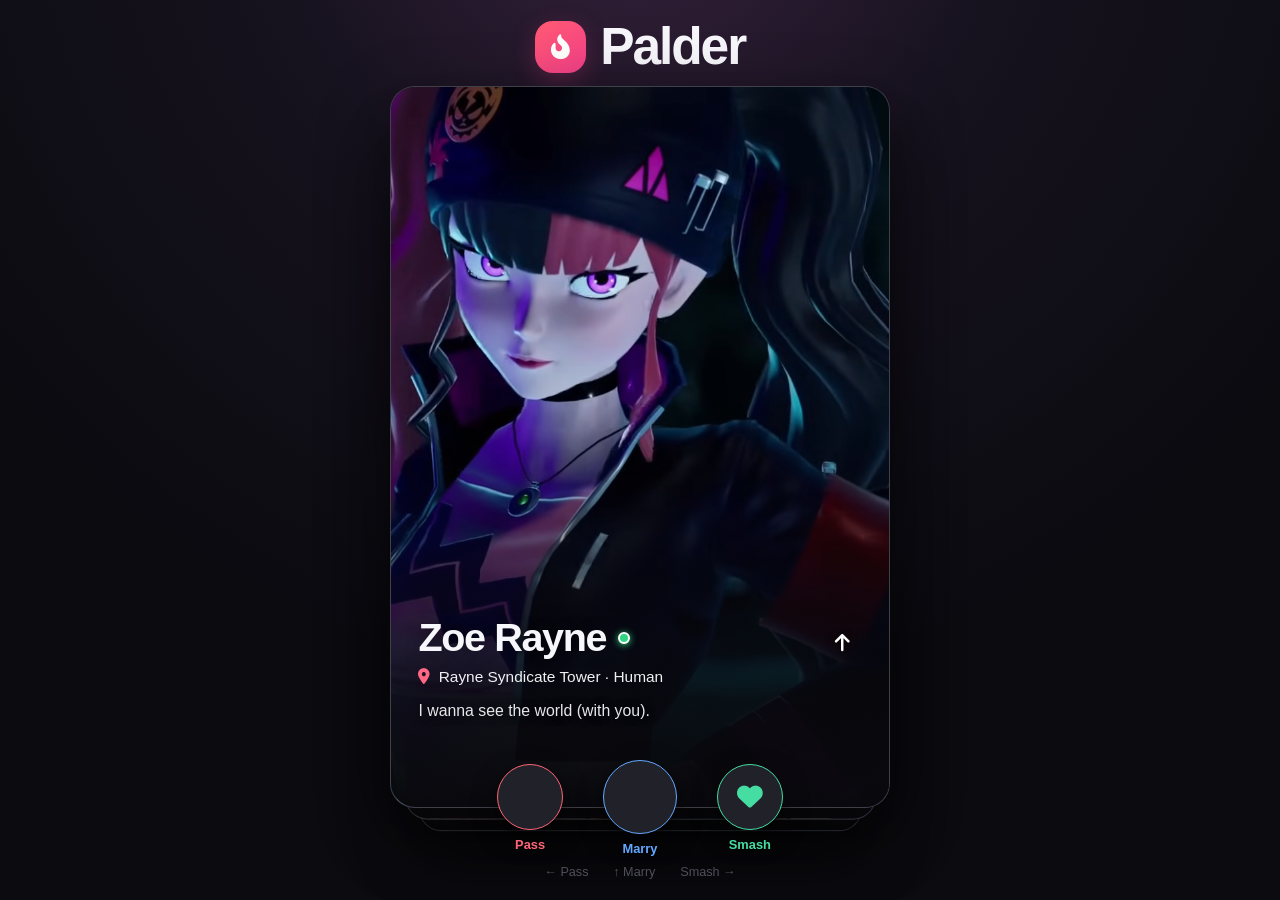
==== commit 5017f15b: "Update PNG output" ====
--- a/smash-or-pass/index.html
+++ b/smash-or-pass/index.html
@@ -5,7 +5,7 @@
   <meta name="viewport" content="width=device-width, initial-scale=1, viewport-fit=cover" />
   <meta name="theme-color" content="#0b0b10" />
   <title>Smash or Pass</title>
-  <link rel="stylesheet" href="../style.css?v=24" />
+  <link rel="stylesheet" href="../style.css?v=25" />
   <link rel="stylesheet" href="https://cdnjs.cloudflare.com/ajax/libs/font-awesome/6.7.2/css/all.min.css" />
 </head>
 <body class="sop-page">
@@ -39,6 +39,6 @@
     </section>
   </main>
 
-  <script src="app.js?v=13"></script>
+  <script src="app.js?v=18"></script>
 </body>
 </html>
--- a/style.css
+++ b/style.css
@@ -794,10 +794,15 @@
 .sop-hints { display: flex; justify-content: center; gap: 1.25rem; margin-top: .55rem; color: #696976; font-size: .64rem; }
 .sop-results-icon { display: grid; place-items: center; width: 3.5rem; height: 3.5rem; margin: 0 auto 1rem; border-radius: 1rem; color: #ff6685; background: rgba(255,86,122,.12); font-size: 1.35rem; }
 .sop-dialog-primary { width: 100%; min-height: 3rem; border: 0; border-radius: .85rem; color: white; background: linear-gradient(120deg, #ff5a72, #f43f8a); font: inherit; font-weight: 800; cursor: pointer; box-shadow: 0 9px 24px rgba(244,63,138,.2); }
+.sop-dialog-primary[disabled] { opacity: .7; cursor: progress; }
+.sop-dialog-secondary { width: 100%; min-height: 3rem; border: 1px solid #33333f; border-radius: .85rem; color: var(--sop-copy); background: #181820; font: inherit; font-weight: 800; cursor: pointer; }
+.sop-dialog-secondary:hover, .sop-dialog-secondary:focus-visible { background: #22222d; }
+.sop-results-actions { display: grid; gap: .55rem; }
+.sop-results-actions i { margin-right: .35rem; }
 .sop-results { position: absolute; inset: 0; display: flex; flex-direction: column; justify-content: center; padding: 1.5rem; border: 1px solid #2d2d38; border-radius: 1.65rem; background: linear-gradient(155deg, #1e1e28, #111118); text-align: center; }
 .sop-eyebrow { color: #ff6685; font-size: .7rem; font-weight: 900; letter-spacing: .14em; text-transform: uppercase; }
 .sop-results h2 { margin-top: .4rem; font-size: 1.75rem; }
-.sop-result-grid { display: grid; grid-template-columns: repeat(3,1fr); gap: .55rem; margin: 1.7rem 0; }
+.sop-result-grid { display: grid; grid-template-columns: repeat(3,1fr); gap: .55rem; margin: 1.35rem 0; }
 .sop-result-grid div { padding: 1rem .3rem; border: 1px solid #30303b; border-radius: 1rem; background: #181820; }
 .sop-result-grid strong { display: block; font-size: 1.8rem; }.sop-result-grid span { color: var(--sop-muted); font-size: .68rem; font-weight: 700; text-transform: uppercase; }
 .sop-private { margin-top: 1rem; color: #737380; font-size: .68rem; }.sop-private i { margin-right: .25rem; }
